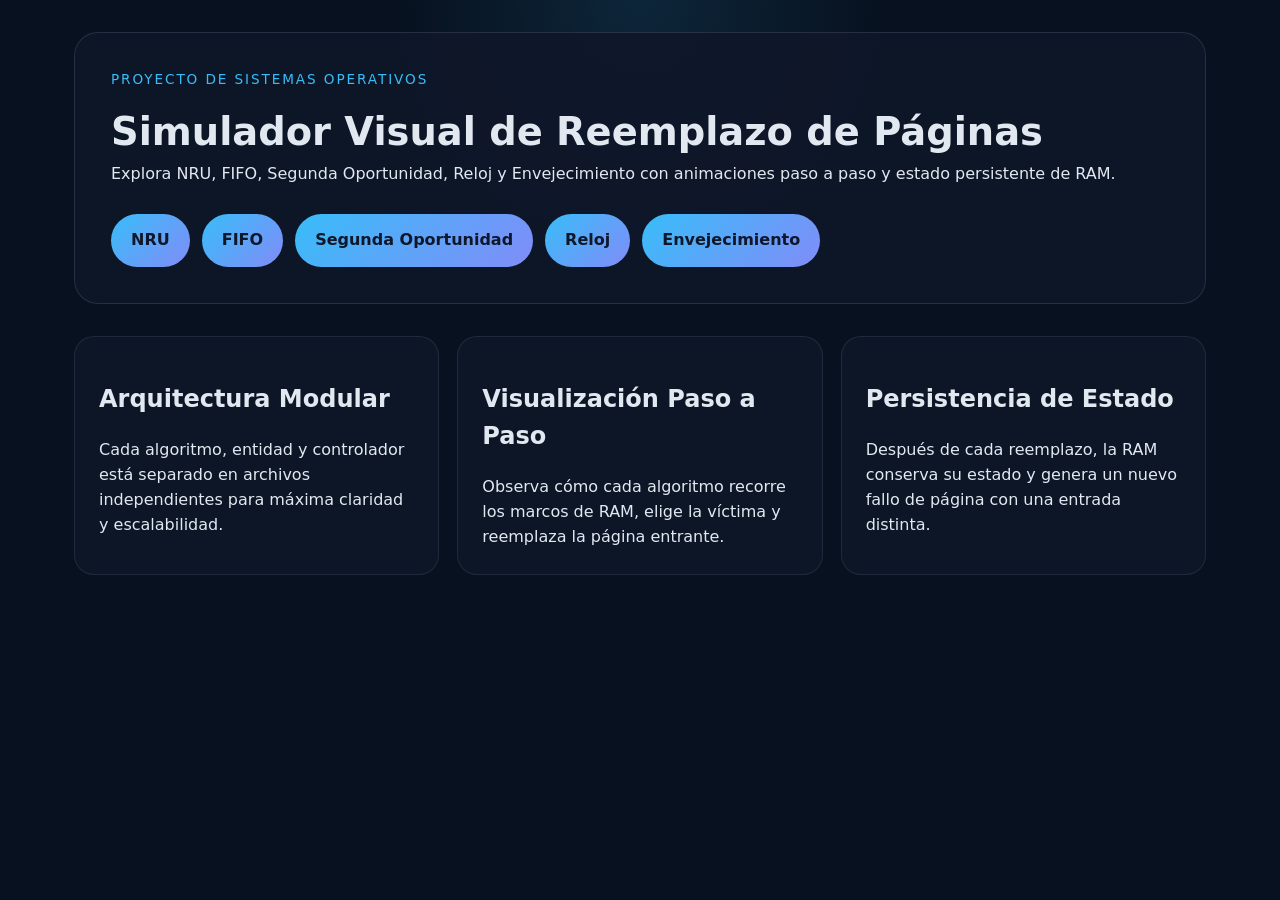
==== index.html @ 6c17955e "Todo bien" ====
<!DOCTYPE html>
<html lang="es">
<head>
  <meta charset="UTF-8" />
  <meta name="viewport" content="width=device-width, initial-scale=1.0" />
  <title>Simulador de Reemplazo de Páginas</title>
  <link rel="stylesheet" href="css/main.css" />
</head>
<body class="welcome-page">
  <main class="container">
    <section class="hero-card">
      <div>
        <p class="eyebrow">Proyecto de Sistemas Operativos</p>
        <h1>Simulador Visual de Reemplazo de Páginas</h1>
        <p>Explora NRU, FIFO, Segunda Oportunidad, Reloj y Envejecimiento con animaciones paso a paso y estado persistente de RAM.</p>
      </div>
      <div class="hero-actions">
        <a class="primary-button" href="views/nru.html">NRU</a>
        <a class="primary-button" href="views/fifo.html">FIFO</a>
        <a class="primary-button" href="views/second_chance.html">Segunda Oportunidad</a>
        <a class="primary-button" href="views/clock.html">Reloj</a>
        <a class="primary-button" href="views/aging.html">Envejecimiento</a>
      </div>
    </section>

    <section class="cards-grid">
      <article class="info-card">
        <h2>Arquitectura Modular</h2>
        <p>Cada algoritmo, entidad y controlador está separado en archivos independientes para máxima claridad y escalabilidad.</p>
      </article>
      <article class="info-card">
        <h2>Visualización Paso a Paso</h2>
        <p>Observa cómo cada algoritmo recorre los marcos de RAM, elige la víctima y reemplaza la página entrante.</p>
      </article>
      <article class="info-card">
        <h2>Persistencia de Estado</h2>
        <p>Después de cada reemplazo, la RAM conserva su estado y genera un nuevo fallo de página con una entrada distinta.</p>
      </article>
    </section>
  </main>
</body>
</html>
---- css/main.css ----
:root {
  color-scheme: dark;
  --bg: #07111f;
  --surface: #111b2c;
  --surface-strong: #0c1729;
  --border: #1f2d40;
  --text: #e2e8f0;
  --muted: #94a3b8;
  --primary: #38bdf8;
  --success: #22c55e;
  --warning: #fbbf24;
  --danger: #ef4444;
  --accent: #818cf8;
}

* {
  box-sizing: border-box;
}

html, body {
  margin: 0;
  min-height: 100%;
  font-family: Inter, system-ui, sans-serif;
  background: radial-gradient(circle at top, rgba(56, 189, 248, 0.12), transparent 28%), var(--bg);
  color: var(--text);
}

body {
  line-height: 1.55;
}

.container {
  max-width: 1180px;
  margin: 0 auto;
  padding: 32px 24px 40px;
}

.welcome-page .hero-card {
  background: rgba(15, 23, 42, 0.88);
  border: 1px solid rgba(148, 163, 184, 0.18);
  border-radius: 24px;
  padding: 36px;
  display: grid;
  gap: 28px;
}

.eyebrow {
  margin: 0 0 12px;
  color: var(--primary);
  text-transform: uppercase;
  letter-spacing: 0.14em;
  font-size: 0.85rem;
}

h1 {
  margin: 0;
  font-size: clamp(2rem, 3vw, 3.4rem);
}

p {
  margin: 0;
}

.hero-actions {
  display: flex;
  flex-wrap: wrap;
  gap: 12px;
}

.primary-button {
  display: inline-flex;
  align-items: center;
  justify-content: center;
  padding: 14px 20px;
  border-radius: 999px;
  color: #0f172a;
  background: linear-gradient(135deg, #38bdf8, #818cf8);
  text-decoration: none;
  font-weight: 700;
}

.cards-grid {
  display: grid;
  gap: 18px;
  margin-top: 32px;
  grid-template-columns: repeat(auto-fit, minmax(260px, 1fr));
}

.info-card {
  background: rgba(15, 23, 42, 0.88);
  border: 1px solid rgba(148, 163, 184, 0.14);
  border-radius: 20px;
  padding: 24px;
}

.page-shell {
  display: grid;
  grid-template-columns: 1.6fr 1fr;
  gap: 24px;
  align-items: start;
}

.header-panel {
  display: flex;
  justify-content: space-between;
  align-items: flex-start;
  gap: 16px;
  margin-bottom: 20px;
}

.header-panel h1 {
  margin: 0;
  font-size: clamp(1.8rem, 2.8vw, 2.6rem);
}

.help-text {
  color: var(--muted);
  max-width: 640px;
}

.control-panel {
  display: flex;
  flex-wrap: wrap;
  gap: 12px;
  margin-bottom: 20px;
}

button, .secondary-button {
  border: 1px solid transparent;
  border-radius: 14px;
  padding: 14px 18px;
  background: rgba(15, 23, 42, 0.92);
  color: var(--text);
  cursor: pointer;
  font-weight: 600;
}

button.primary {
  background: linear-gradient(135deg, #38bdf8, #818cf8);
  color: #0f172a;
}

button:disabled {
  opacity: 0.5;
  cursor: not-allowed;
}

.panel {
  background: rgba(15, 23, 42, 0.94);
  border: 1px solid rgba(148, 163, 184, 0.12);
  border-radius: 24px;
  padding: 22px;
}

.panel h2 {
  margin-top: 0;
}

.workspace {
  display: grid;
  gap: 18px;
}

.ram-grid {
  display: grid;
  gap: 14px;
  grid-template-columns: repeat(4, minmax(0, 1fr));
}

.frame-card {
  background: rgba(15, 23, 42, 0.88);
  border: 1px solid var(--border);
  border-radius: 18px;
  padding: 18px;
  min-height: 140px;
  position: relative;
  overflow: hidden;
}

.frame-card span {
  display: inline-flex;
  align-items: center;
  gap: 6px;
}

.frame-card h3 {
  margin: 0 0 10px;
  font-size: 1.05rem;
}

.frame-badge {
  background: rgba(56, 189, 248, 0.14);
  color: var(--primary);
  padding: 6px 10px;
  border-radius: 999px;
  font-size: 0.85rem;
}

.status-line {
  margin-top: 14px;
  display: grid;
  gap: 8px;
}

.status-pill {
  display: inline-flex;
  align-items: center;
  justify-content: center;
  padding: 8px 10px;
  border-radius: 999px;
  font-size: 0.82rem;
}

.status-pill.R { background: rgba(59, 130, 246, 0.16); color: #93c5fd; }
.status-pill.M { background: rgba(16, 185, 129, 0.16); color: #4ade80; }

.frame-card.evaluating {
  border-color: #fbbf24;
  box-shadow: 0 0 0 3px rgba(251, 191, 36, 0.14);
}

.frame-card.victim {
  border-color: #ef4444;
  box-shadow: 0 0 0 3px rgba(239, 68, 68, 0.18);
  animation: pulse-red 1s ease-in-out infinite alternate;
}

.frame-card.loaded {
  border-color: #22c55e;
  box-shadow: 0 0 0 3px rgba(34, 197, 94, 0.16);
}

@keyframes pulse-red {
  from { transform: translateY(0); }
  to { transform: translateY(-2px); }
}

.info-box {
  display: grid;
  gap: 10px;
  margin-top: 12px;
  color: var(--muted);
}

.info-box strong {
  color: var(--text);
}

.log-console {
  height: 380px;
  background: rgba(15, 23, 42, 0.92);
  border-radius: 20px;
  padding: 18px;
  overflow-y: auto;
  border: 1px solid rgba(148, 163, 184, 0.12);
}

.clear-logs-btn {
  display: block;
  width: 100%;
  margin-top: 12px;
  padding: 10px;
  background: rgba(239, 68, 68, 0.15);
  color: #fca5a5;
  border: 1px solid rgba(239, 68, 68, 0.3);
  border-radius: 10px;
  font-weight: 600;
  cursor: pointer;
  transition: all 0.2s ease;
}

.clear-logs-btn:hover {
  background: rgba(239, 68, 68, 0.25);
  border-color: rgba(239, 68, 68, 0.5);
}

.log-line {
  margin: 0 0 10px;
  font-size: 0.92rem;
  color: var(--muted);
}

.log-line strong {
  color: var(--text);
}

.modal-overlay {
  position: fixed;
  inset: 0;
  background: rgba(0, 0, 0, 0.72);
  display: none;
  align-items: center;
  justify-content: center;
  padding: 18px;
  z-index: 50;
}

.modal-overlay.active {
  display: flex;
}

.modal-card {
  background: #0f172a;
  border: 1px solid rgba(148, 163, 184, 0.16);
  border-radius: 24px;
  padding: 28px;
  width: min(560px, 100%);
}

.modal-card h3 {
  margin-top: 0;
}

.modal-actions {
  display: flex;
  gap: 12px;
  flex-wrap: wrap;
  margin-top: 20px;
}

.inline-info {
  display: flex;
  gap: 12px;
  flex-wrap: wrap;
  margin-top: 14px;
}

.inline-chip {
  background: rgba(148, 163, 184, 0.12);
  color: var(--text);
  border-radius: 999px;
  padding: 10px 14px;
  font-size: 0.87rem;
}

@media (max-width: 920px) {
  .page-shell {
    grid-template-columns: 1fr;
  }
}

@media (max-width: 640px) {
  .hero-card {
    padding: 24px;
  }
  .primary-button {
    width: 100%;
  }
}
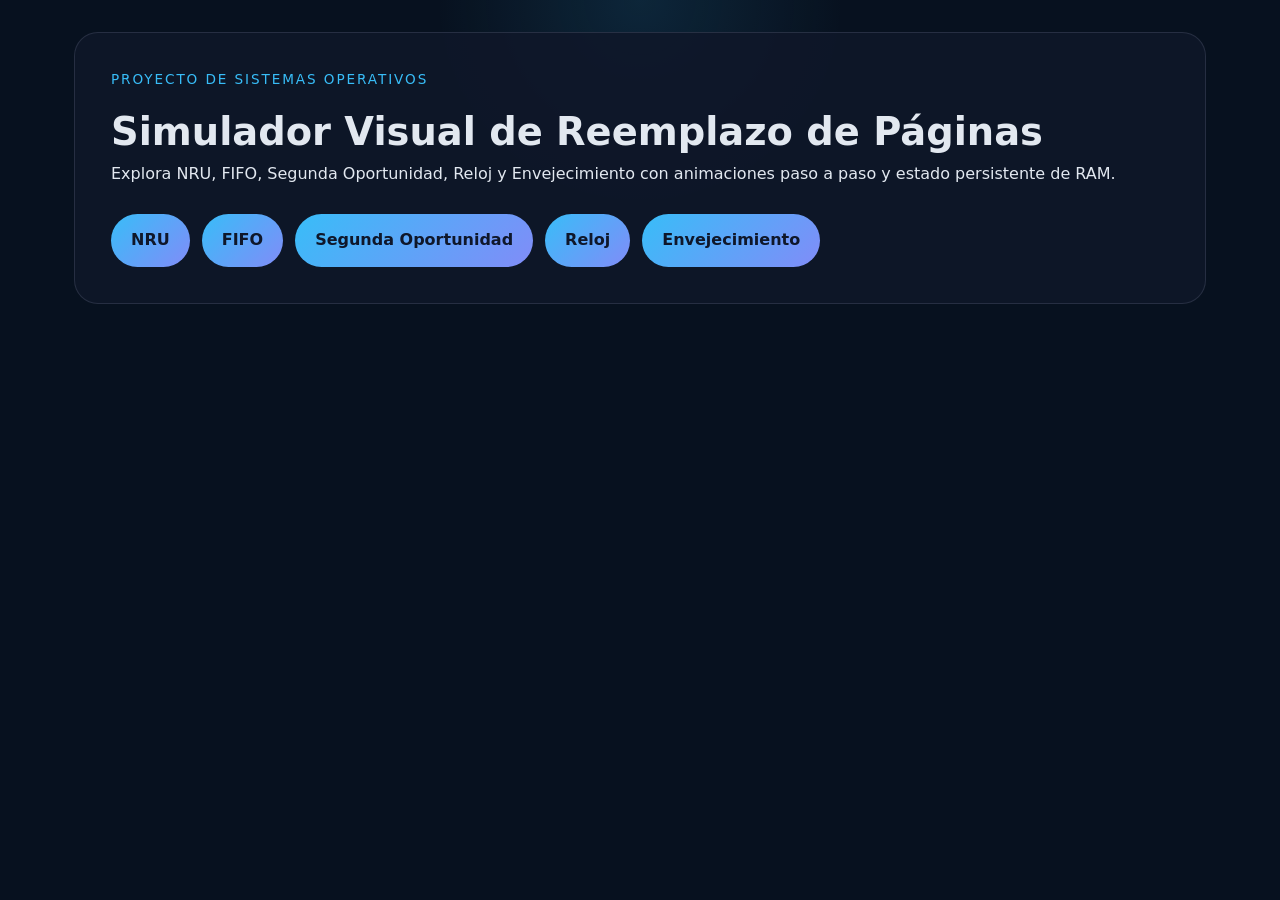
==== commit 80ec72c6: "arreglos" ====
--- a/index.html
+++ b/index.html
@@ -23,20 +23,6 @@
       </div>
     </section>
 
-    <section class="cards-grid">
-      <article class="info-card">
-        <h2>Arquitectura Modular</h2>
-        <p>Cada algoritmo, entidad y controlador está separado en archivos independientes para máxima claridad y escalabilidad.</p>
-      </article>
-      <article class="info-card">
-        <h2>Visualización Paso a Paso</h2>
-        <p>Observa cómo cada algoritmo recorre los marcos de RAM, elige la víctima y reemplaza la página entrante.</p>
-      </article>
-      <article class="info-card">
-        <h2>Persistencia de Estado</h2>
-        <p>Después de cada reemplazo, la RAM conserva su estado y genera un nuevo fallo de página con una entrada distinta.</p>
-      </article>
-    </section>
   </main>
 </body>
 </html>
--- a/css/main.css
+++ b/css/main.css
@@ -284,6 +284,32 @@
   color: var(--text);
 }
 
+.result-tab {
+  margin-top: 18px;
+  background: rgba(15, 23, 42, 0.92);
+  border: 1px solid rgba(148, 163, 184, 0.16);
+  border-radius: 20px;
+  padding: 16px;
+  min-height: 120px;
+  display: none;
+}
+
+.result-tab.active {
+  display: block;
+}
+
+.result-tab-header {
+  margin: 0 0 12px;
+  font-size: 1rem;
+  font-weight: 700;
+  color: #f8fafc;
+}
+
+.result-body {
+  color: var(--muted);
+  line-height: 1.6;
+}
+
 .modal-overlay {
   position: fixed;
   inset: 0;
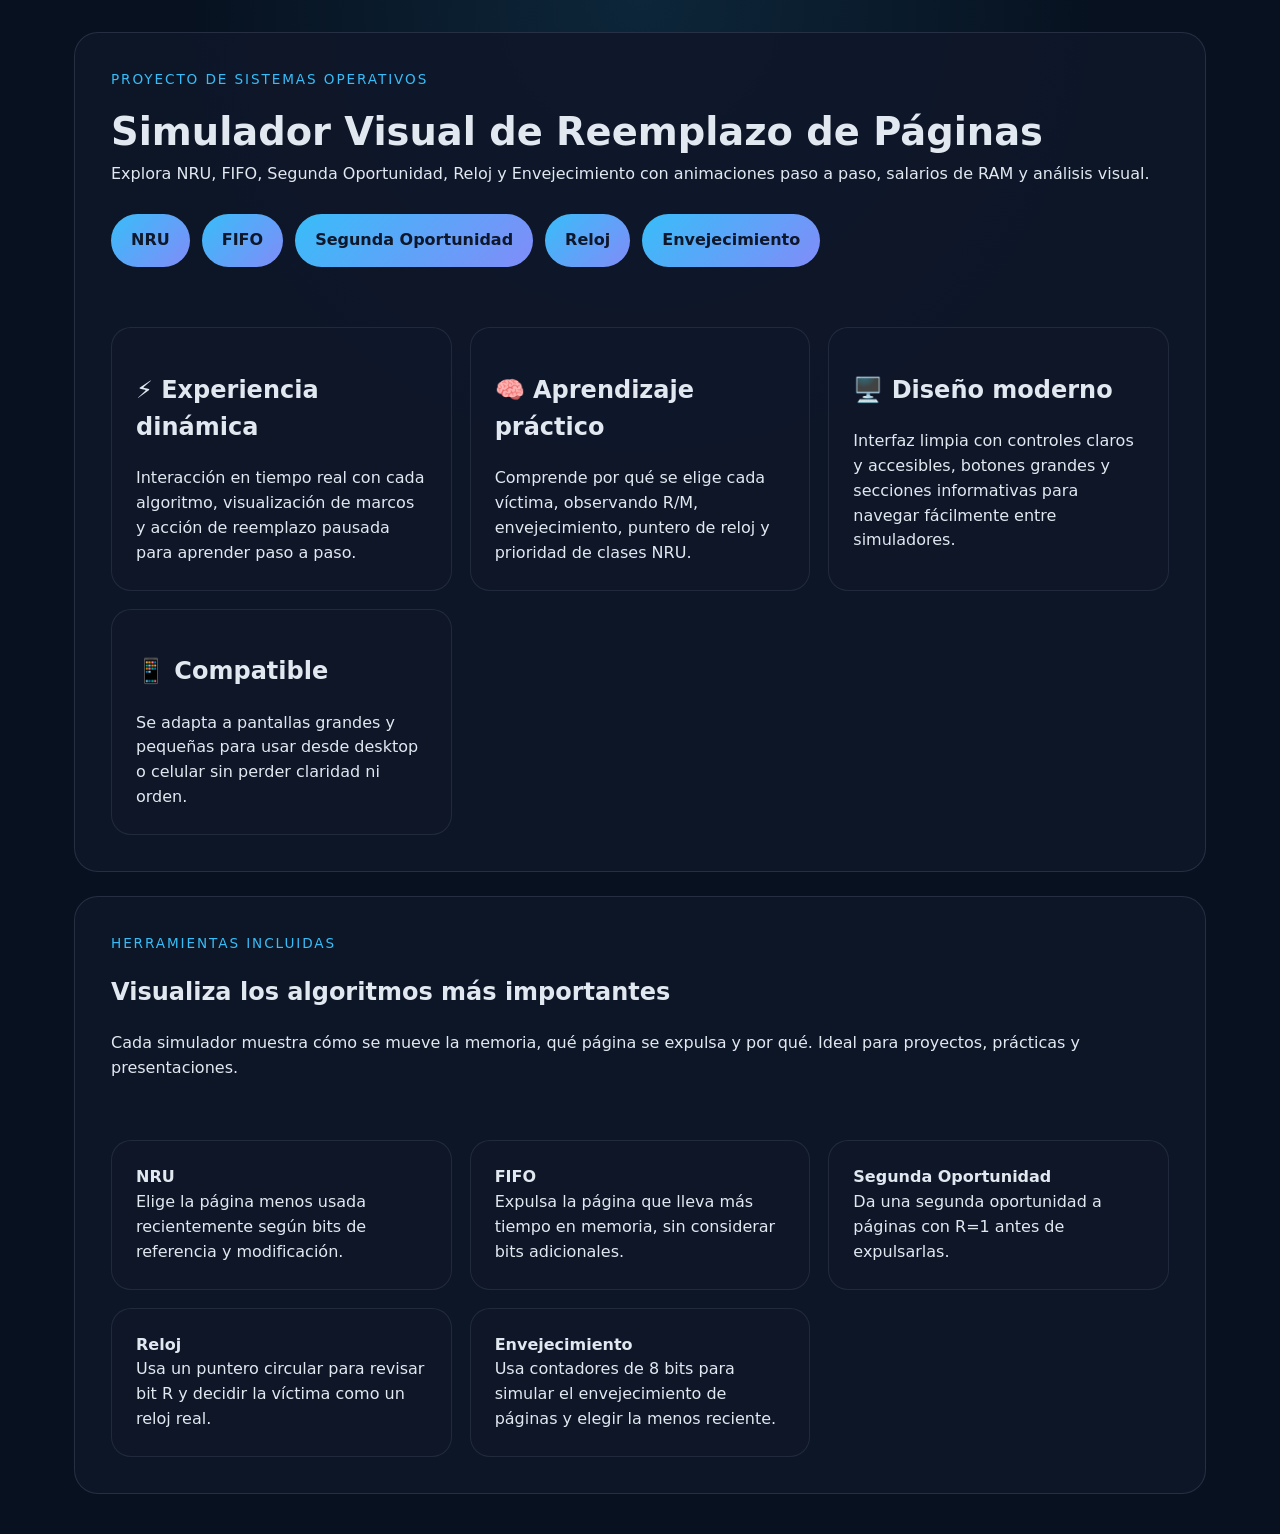
==== commit 85d5bbe8: "Cambio de interFAZ VISUAL" ====
--- a/index.html
+++ b/index.html
@@ -12,8 +12,9 @@
       <div>
         <p class="eyebrow">Proyecto de Sistemas Operativos</p>
         <h1>Simulador Visual de Reemplazo de Páginas</h1>
-        <p>Explora NRU, FIFO, Segunda Oportunidad, Reloj y Envejecimiento con animaciones paso a paso y estado persistente de RAM.</p>
+        <p>Explora NRU, FIFO, Segunda Oportunidad, Reloj y Envejecimiento con animaciones paso a paso, salarios de RAM y análisis visual.</p>
       </div>
+
       <div class="hero-actions">
         <a class="primary-button" href="views/nru.html">NRU</a>
         <a class="primary-button" href="views/fifo.html">FIFO</a>
@@ -21,8 +22,56 @@
         <a class="primary-button" href="views/clock.html">Reloj</a>
         <a class="primary-button" href="views/aging.html">Envejecimiento</a>
       </div>
+
+      <div class="cards-grid">
+        <article class="info-card">
+          <h2>⚡ Experiencia dinámica</h2>
+          <p>Interacción en tiempo real con cada algoritmo, visualización de marcos y acción de reemplazo pausada para aprender paso a paso.</p>
+        </article>
+        <article class="info-card">
+          <h2>🧠 Aprendizaje práctico</h2>
+          <p>Comprende por qué se elige cada víctima, observando R/M, envejecimiento, puntero de reloj y prioridad de clases NRU.</p>
+        </article>
+        <article class="info-card">
+          <h2>🖥️ Diseño moderno</h2>
+          <p>Interfaz limpia con controles claros y accesibles, botones grandes y secciones informativas para navegar fácilmente entre simuladores.</p>
+        </article>
+        <article class="info-card">
+          <h2>📱 Compatible</h2>
+          <p>Se adapta a pantallas grandes y pequeñas para usar desde desktop o celular sin perder claridad ni orden.</p>
+        </article>
+      </div>
     </section>
 
+    <section class="hero-card" style="margin-top: 24px;">
+      <div>
+        <p class="eyebrow">Herramientas incluidas</p>
+        <h2>Visualiza los algoritmos más importantes</h2>
+        <p>Cada simulador muestra cómo se mueve la memoria, qué página se expulsa y por qué. Ideal para proyectos, prácticas y presentaciones.</p>
+      </div>
+      <div class="cards-grid">
+        <article class="info-card">
+          <strong>NRU</strong>
+          <p>Elige la página menos usada recientemente según bits de referencia y modificación.</p>
+        </article>
+        <article class="info-card">
+          <strong>FIFO</strong>
+          <p>Expulsa la página que lleva más tiempo en memoria, sin considerar bits adicionales.</p>
+        </article>
+        <article class="info-card">
+          <strong>Segunda Oportunidad</strong>
+          <p>Da una segunda oportunidad a páginas con R=1 antes de expulsarlas.</p>
+        </article>
+        <article class="info-card">
+          <strong>Reloj</strong>
+          <p>Usa un puntero circular para revisar bit R y decidir la víctima como un reloj real.</p>
+        </article>
+        <article class="info-card">
+          <strong>Envejecimiento</strong>
+          <p>Usa contadores de 8 bits para simular el envejecimiento de páginas y elegir la menos reciente.</p>
+        </article>
+      </div>
+    </section>
   </main>
 </body>
 </html>
--- a/css/main.css
+++ b/css/main.css
@@ -219,12 +219,56 @@
   box-shadow: 0 0 0 3px rgba(251, 191, 36, 0.14);
 }
 
-.frame-card.victim {
-  border-color: #ef4444;
-  box-shadow: 0 0 0 3px rgba(239, 68, 68, 0.18);
-  animation: pulse-red 1s ease-in-out infinite alternate;
-}
-
+@media (max-width: 960px) {
+  .page-shell {
+    grid-template-columns: 1fr;
+  }
+
+  .header-panel {
+    flex-direction: column;
+    align-items: stretch;
+  }
+
+  .ram-grid {
+    grid-template-columns: repeat(2, minmax(0, 1fr));
+  }
+}
+
+@media (max-width: 680px) {
+  .container {
+    padding: 20px 16px 28px;
+  }
+
+  .header-panel {
+    gap: 12px;
+  }
+
+  .control-panel {
+    flex-direction: column;
+  }
+
+  .ram-grid {
+    grid-template-columns: 1fr;
+  }
+
+  .frame-card {
+    min-height: auto;
+    padding: 16px;
+  }
+
+  .frame-card h3 {
+    font-size: 1rem;
+  }
+
+  .status-line {
+    gap: 6px;
+  }
+
+  .status-pill {
+    padding: 6px 10px;
+    font-size: 0.79rem;
+  }
+}
 .frame-card.loaded {
   border-color: #22c55e;
   box-shadow: 0 0 0 3px rgba(34, 197, 94, 0.16);
@@ -274,6 +318,11 @@
   border-color: rgba(239, 68, 68, 0.5);
 }
 
+.clear-logs-btn:disabled {
+  opacity: 0.5;
+  cursor: not-allowed;
+}
+
 .log-line {
   margin: 0 0 10px;
   font-size: 0.92rem;
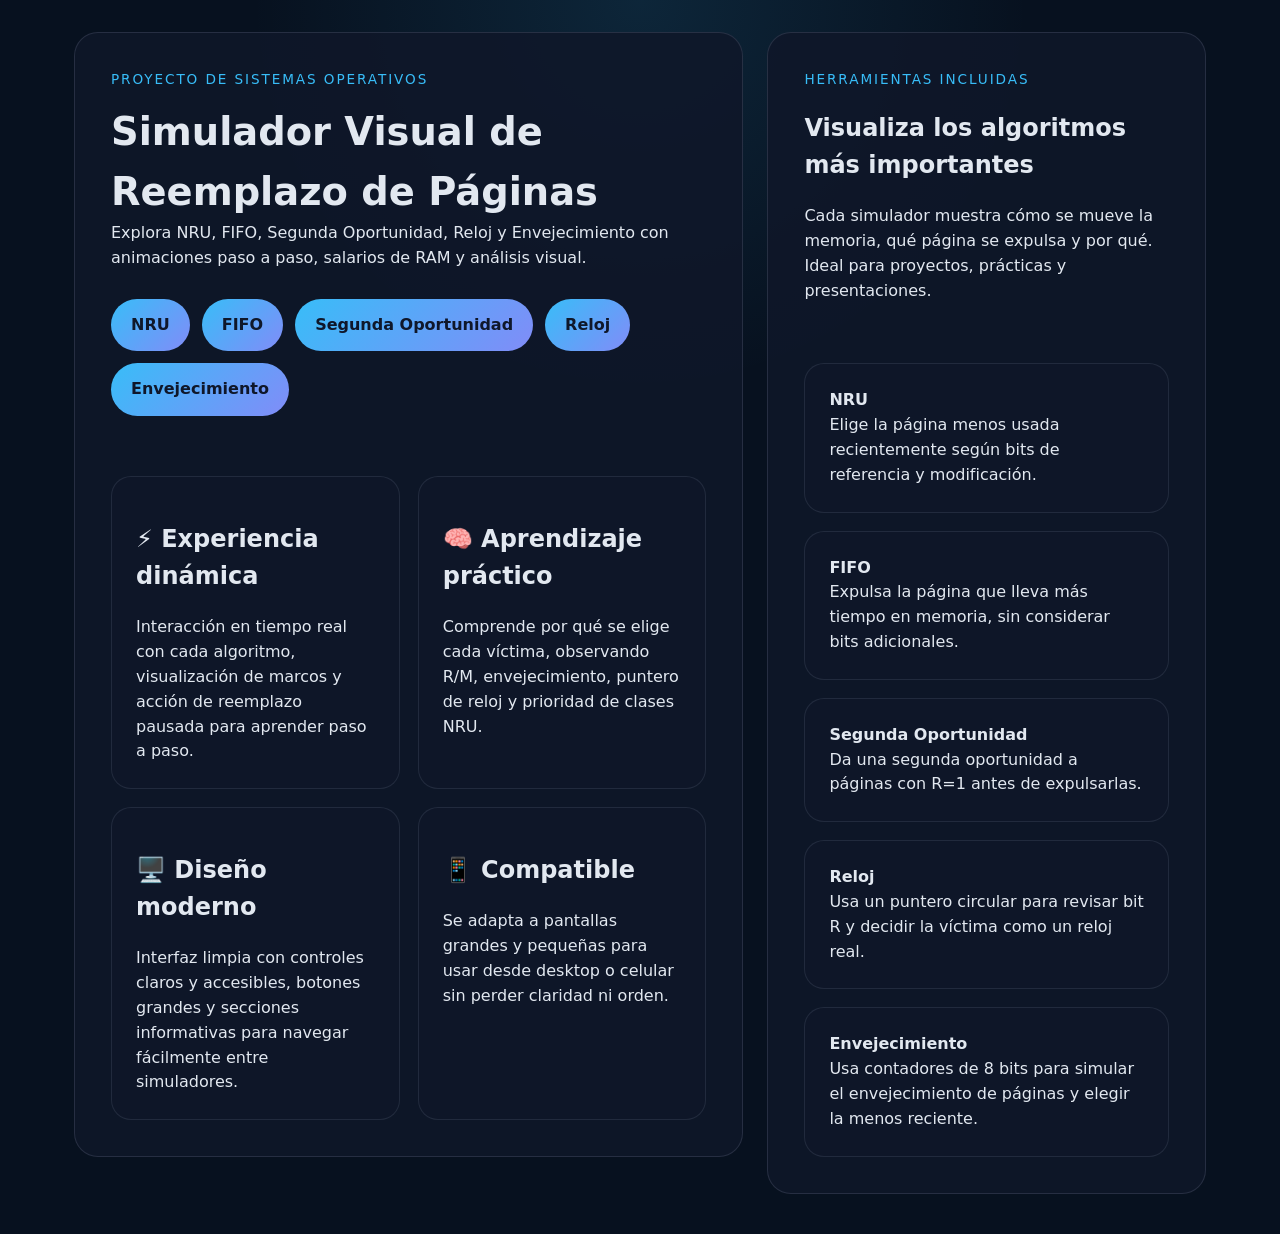
==== commit 72798c5c: "Cambio visual" ====
--- a/index.html
+++ b/index.html
@@ -8,70 +8,72 @@
 </head>
 <body class="welcome-page">
   <main class="container">
-    <section class="hero-card">
-      <div>
-        <p class="eyebrow">Proyecto de Sistemas Operativos</p>
-        <h1>Simulador Visual de Reemplazo de Páginas</h1>
-        <p>Explora NRU, FIFO, Segunda Oportunidad, Reloj y Envejecimiento con animaciones paso a paso, salarios de RAM y análisis visual.</p>
-      </div>
+    <div class="hero-layout">
+      <section class="hero-card">
+        <div>
+          <p class="eyebrow">Proyecto de Sistemas Operativos</p>
+          <h1>Simulador Visual de Reemplazo de Páginas</h1>
+          <p>Explora NRU, FIFO, Segunda Oportunidad, Reloj y Envejecimiento con animaciones paso a paso, salarios de RAM y análisis visual.</p>
+        </div>
 
-      <div class="hero-actions">
-        <a class="primary-button" href="views/nru.html">NRU</a>
-        <a class="primary-button" href="views/fifo.html">FIFO</a>
-        <a class="primary-button" href="views/second_chance.html">Segunda Oportunidad</a>
-        <a class="primary-button" href="views/clock.html">Reloj</a>
-        <a class="primary-button" href="views/aging.html">Envejecimiento</a>
-      </div>
+        <div class="hero-actions">
+          <a class="primary-button" href="views/nru.html">NRU</a>
+          <a class="primary-button" href="views/fifo.html">FIFO</a>
+          <a class="primary-button" href="views/second_chance.html">Segunda Oportunidad</a>
+          <a class="primary-button" href="views/clock.html">Reloj</a>
+          <a class="primary-button" href="views/aging.html">Envejecimiento</a>
+        </div>
 
-      <div class="cards-grid">
-        <article class="info-card">
-          <h2>⚡ Experiencia dinámica</h2>
-          <p>Interacción en tiempo real con cada algoritmo, visualización de marcos y acción de reemplazo pausada para aprender paso a paso.</p>
-        </article>
-        <article class="info-card">
-          <h2>🧠 Aprendizaje práctico</h2>
-          <p>Comprende por qué se elige cada víctima, observando R/M, envejecimiento, puntero de reloj y prioridad de clases NRU.</p>
-        </article>
-        <article class="info-card">
-          <h2>🖥️ Diseño moderno</h2>
-          <p>Interfaz limpia con controles claros y accesibles, botones grandes y secciones informativas para navegar fácilmente entre simuladores.</p>
-        </article>
-        <article class="info-card">
-          <h2>📱 Compatible</h2>
-          <p>Se adapta a pantallas grandes y pequeñas para usar desde desktop o celular sin perder claridad ni orden.</p>
-        </article>
-      </div>
-    </section>
+        <div class="cards-grid">
+          <article class="info-card">
+            <h2>⚡ Experiencia dinámica</h2>
+            <p>Interacción en tiempo real con cada algoritmo, visualización de marcos y acción de reemplazo pausada para aprender paso a paso.</p>
+          </article>
+          <article class="info-card">
+            <h2>🧠 Aprendizaje práctico</h2>
+            <p>Comprende por qué se elige cada víctima, observando R/M, envejecimiento, puntero de reloj y prioridad de clases NRU.</p>
+          </article>
+          <article class="info-card">
+            <h2>🖥️ Diseño moderno</h2>
+            <p>Interfaz limpia con controles claros y accesibles, botones grandes y secciones informativas para navegar fácilmente entre simuladores.</p>
+          </article>
+          <article class="info-card">
+            <h2>📱 Compatible</h2>
+            <p>Se adapta a pantallas grandes y pequeñas para usar desde desktop o celular sin perder claridad ni orden.</p>
+          </article>
+        </div>
+      </section>
 
-    <section class="hero-card" style="margin-top: 24px;">
-      <div>
-        <p class="eyebrow">Herramientas incluidas</p>
-        <h2>Visualiza los algoritmos más importantes</h2>
-        <p>Cada simulador muestra cómo se mueve la memoria, qué página se expulsa y por qué. Ideal para proyectos, prácticas y presentaciones.</p>
-      </div>
-      <div class="cards-grid">
-        <article class="info-card">
-          <strong>NRU</strong>
-          <p>Elige la página menos usada recientemente según bits de referencia y modificación.</p>
-        </article>
-        <article class="info-card">
-          <strong>FIFO</strong>
-          <p>Expulsa la página que lleva más tiempo en memoria, sin considerar bits adicionales.</p>
-        </article>
-        <article class="info-card">
-          <strong>Segunda Oportunidad</strong>
-          <p>Da una segunda oportunidad a páginas con R=1 antes de expulsarlas.</p>
-        </article>
-        <article class="info-card">
-          <strong>Reloj</strong>
-          <p>Usa un puntero circular para revisar bit R y decidir la víctima como un reloj real.</p>
-        </article>
-        <article class="info-card">
-          <strong>Envejecimiento</strong>
-          <p>Usa contadores de 8 bits para simular el envejecimiento de páginas y elegir la menos reciente.</p>
-        </article>
-      </div>
-    </section>
+      <section class="hero-card tools-card">
+        <div>
+          <p class="eyebrow">Herramientas incluidas</p>
+          <h2>Visualiza los algoritmos más importantes</h2>
+          <p>Cada simulador muestra cómo se mueve la memoria, qué página se expulsa y por qué. Ideal para proyectos, prácticas y presentaciones.</p>
+        </div>
+        <div class="cards-grid">
+          <article class="info-card">
+            <strong>NRU</strong>
+            <p>Elige la página menos usada recientemente según bits de referencia y modificación.</p>
+          </article>
+          <article class="info-card">
+            <strong>FIFO</strong>
+            <p>Expulsa la página que lleva más tiempo en memoria, sin considerar bits adicionales.</p>
+          </article>
+          <article class="info-card">
+            <strong>Segunda Oportunidad</strong>
+            <p>Da una segunda oportunidad a páginas con R=1 antes de expulsarlas.</p>
+          </article>
+          <article class="info-card">
+            <strong>Reloj</strong>
+            <p>Usa un puntero circular para revisar bit R y decidir la víctima como un reloj real.</p>
+          </article>
+          <article class="info-card">
+            <strong>Envejecimiento</strong>
+            <p>Usa contadores de 8 bits para simular el envejecimiento de páginas y elegir la menos reciente.</p>
+          </article>
+        </div>
+      </section>
+    </div>
   </main>
 </body>
 </html>
--- a/css/main.css
+++ b/css/main.css
@@ -44,6 +44,23 @@
   gap: 28px;
 }
 
+.hero-layout {
+  display: grid;
+  grid-template-columns: 1.45fr 0.95fr;
+  gap: 24px;
+  align-items: start;
+}
+
+.tools-card {
+  min-width: 320px;
+}
+
+@media (max-width: 1024px) {
+  .hero-layout {
+    grid-template-columns: 1fr;
+  }
+}
+
 .eyebrow {
   margin: 0 0 12px;
   color: var(--primary);
